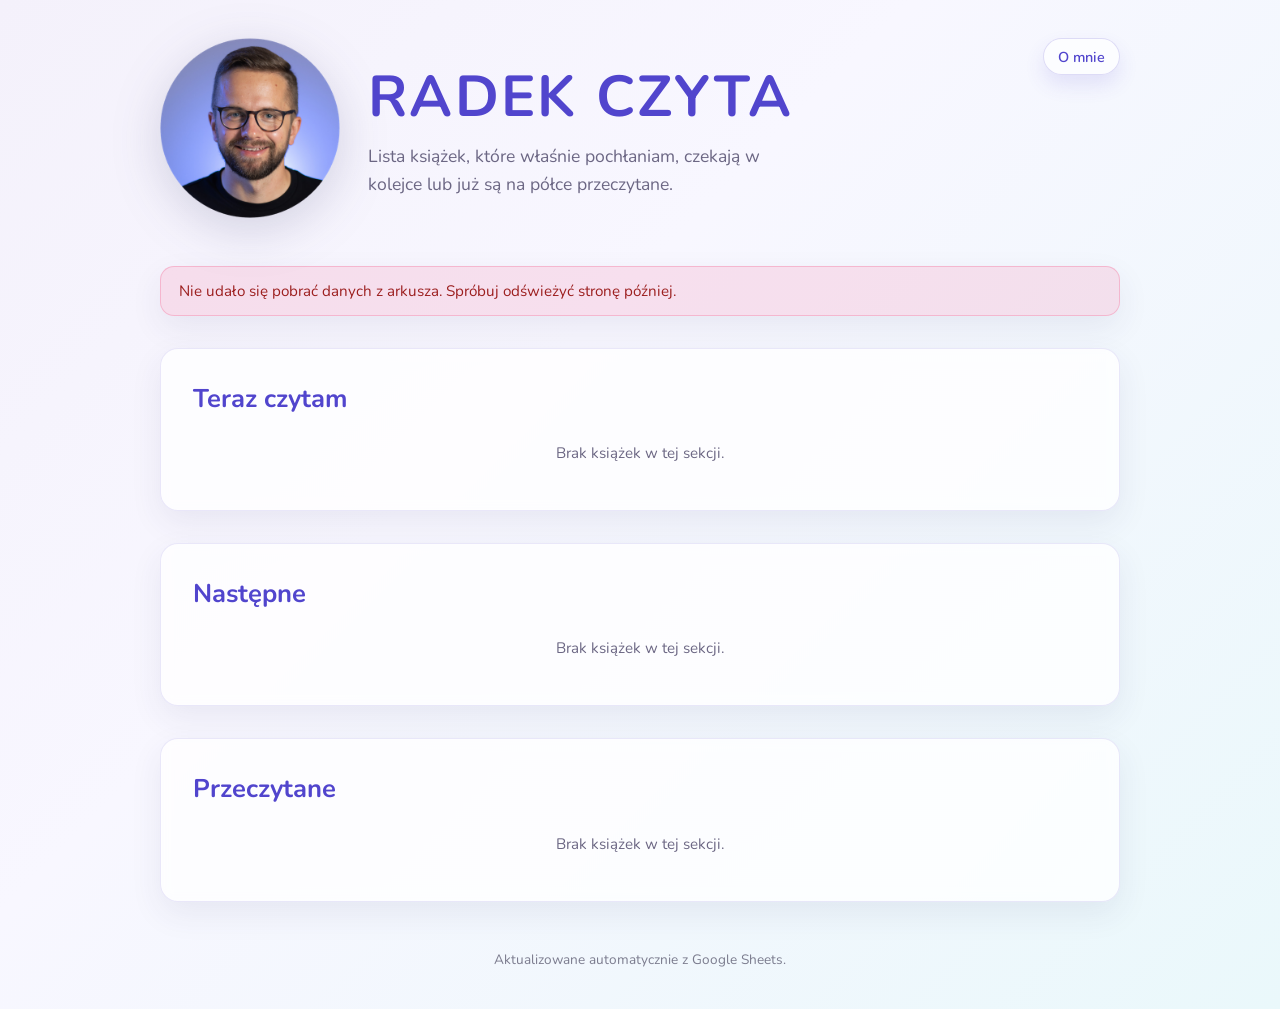
==== index.html @ 981e94ba "Popraw pozycję przycisku O mnie" ====
<!DOCTYPE html>
<html lang="pl">
  <head>
    <meta charset="utf-8" />
    <meta name="viewport" content="width=device-width, initial-scale=1" />
    <title>Radek czyta</title>
    <link rel="icon" type="image/png" href="favicon.png" />
    <link rel="preconnect" href="https://fonts.googleapis.com" />
    <link rel="preconnect" href="https://fonts.gstatic.com" crossorigin />
    <link
      href="https://fonts.googleapis.com/css2?family=Nunito:wght@400;600;700&display=swap"
      rel="stylesheet"
    />
    <link rel="icon" href="favicon.png" type="image/png" sizes="32x32" />
    <link rel="stylesheet" href="styles.css" />
  </head>
  <body>
    <header class="site-header">
      <div class="site-header-top">
        <div class="logo-container">
          <a class="logo-link" href="./" aria-label="Strona główna Radek czyta">
            <img
              src="radek-czyta.png"
              width="180"
              height="180"
              alt="Ilustracja logo Radek czyta"
              class="logo-image"
              loading="lazy"
            />
          </a>
          <div class="logo-text-group">
            <a class="logo" href="./">Radek czyta</a>
            <p class="tagline">
              Lista książek, które właśnie pochłaniam, czekają w kolejce lub już są na
              półce przeczytane.
            </p>
          </div>
        </div>
        <a class="site-nav-link" href="o-mnie/">O mnie</a>
      </div>
    </header>

    <main>
      <section class="status-message" id="status-message" role="status" aria-live="polite">
        Ładuję dane z arkusza...
      </section>

      <section class="books-section" aria-labelledby="reading-now">
        <h2 id="reading-now">Teraz czytam</h2>
        <ul id="reading-list" class="book-list" aria-live="polite"></ul>
        <p class="empty-message" data-for="reading-list" hidden>
          Brak książek w tej sekcji.
        </p>
      </section>

      <section class="books-section" aria-labelledby="next-up">
        <h2 id="next-up">Następne</h2>
        <ul id="next-list" class="book-list" aria-live="polite"></ul>
        <p class="empty-message" data-for="next-list" hidden>
          Brak książek w tej sekcji.
        </p>
      </section>

      <section class="books-section" aria-labelledby="finished">
        <h2 id="finished">Przeczytane</h2>
        <ul id="finished-list" class="book-list" aria-live="polite"></ul>
        <p class="empty-message" data-for="finished-list" hidden>
          Brak książek w tej sekcji.
        </p>
      </section>
    </main>

    <footer class="site-footer">
      <p class="site-footer-text">Aktualizowane automatycznie z Google Sheets.</p>
      <p
        class="site-footer-text"
        id="last-updated"
        role="status"
        aria-live="polite"
        hidden
      ></p>
    </footer>

    <script src="script.js" defer></script>
  </body>
</html>
---- styles.css ----
:root {
  color-scheme: light;
  font-family: "Nunito", "Segoe UI", Tahoma, Geneva, Verdana, sans-serif;
  --bg-gradient: linear-gradient(135deg, #f4f1fb 0%, #f8f7ff 40%, #eaf8fb 100%);
  --text-color: #2d2a44;
  --muted-color: #6c6784;
  --accent-color: #5145cd;
  --genre-tag-bg: rgba(81, 69, 205, 0.12);
  --genre-tag-border: rgba(81, 69, 205, 0.22);
  --genre-tag-text: #4334c8;
  --card-bg: rgba(255, 255, 255, 0.78);
  --card-border: rgba(81, 69, 205, 0.12);
  --shadow-soft: 0 12px 32px rgba(51, 51, 102, 0.08);
  --star-filled: #5145cd;
  --star-outline: #c7c2f6;
}

* {
  box-sizing: border-box;
}

body {
  margin: 0;
  min-height: 100vh;
  background: var(--bg-gradient);
  color: var(--text-color);
  display: flex;
  flex-direction: column;
  align-items: center;
  padding: clamp(1.5rem, 3vw, 3rem) 1.5rem 2.5rem;
}

.site-nav-link {
  display: inline-flex;
  align-items: center;
  gap: 0.35rem;
  padding: 0.45rem 0.85rem;
  border-radius: 999px;
  background: rgba(255, 255, 255, 0.7);
  border: 1px solid rgba(81, 69, 205, 0.18);
  color: var(--accent-color);
  font-weight: 600;
  font-size: 0.9rem;
  letter-spacing: 0.01em;
  text-decoration: none;
  box-shadow: 0 10px 20px rgba(81, 69, 205, 0.12);
  transition: transform 0.2s ease, box-shadow 0.2s ease, background 0.2s ease;
}

.site-nav-link:hover,
.site-nav-link:focus {
  background: rgba(81, 69, 205, 0.12);
  box-shadow: 0 12px 28px rgba(81, 69, 205, 0.18);
  transform: translateY(-1px);
}

.site-nav-link:focus {
  outline: 2px solid rgba(81, 69, 205, 0.35);
  outline-offset: 2px;
}

.site-header {
  align-self: center;
  width: min(960px, 100%);
  margin-inline: auto;
  display: flex;
  flex-direction: column;
  gap: clamp(0.75rem, 2vw, 1.25rem);
  margin-bottom: clamp(2rem, 4vw, 3rem);
}

.site-header-top {
  display: flex;
  justify-content: space-between;
  align-items: center;
  gap: 1rem;
  flex-wrap: wrap;
}

.site-header-top .site-nav-link {
  margin-left: auto;
  align-self: flex-start;
}

.logo-container {
  display: flex;
  align-items: center;
  gap: clamp(1rem, 2.5vw, 1.75rem);
  flex: 1 1 320px;
  min-width: 0;
}

.logo-link {
  display: block;
  flex-shrink: 0;
}

.logo-image {
  display: block;
  width: clamp(110px, 18vw, 180px);
  height: auto;
  filter: drop-shadow(0 12px 24px rgba(51, 51, 102, 0.18));
}

.logo-text-group {
  display: flex;
  flex-direction: column;
  gap: 0.35rem;
  min-width: 0;
}

.logo {
  font-size: clamp(2.5rem, 5vw, 3.6rem);
  font-weight: 700;
  letter-spacing: 0.04em;
  text-transform: uppercase;
  color: var(--accent-color);
  text-decoration: none;
  display: inline-flex;
}

.logo:hover,
.logo:focus {
  text-decoration: none;
}

.logo:focus {
  outline: 2px solid rgba(81, 69, 205, 0.35);
  outline-offset: 4px;
  border-radius: 6px;
}

.tagline {
  margin: 0;
  font-size: 1.1rem;
  line-height: 1.6;
  color: var(--muted-color);
  text-align: left;
  max-width: 38ch;
}

main {
  width: min(960px, 100%);
  display: grid;
  gap: clamp(1.5rem, 3vw, 2rem);
}

.status-message {
  background: rgba(255, 255, 255, 0.6);
  border: 1px solid var(--card-border);
  border-radius: 14px;
  padding: 0.85rem 1.1rem;
  font-size: 0.95rem;
  color: var(--muted-color);
  box-shadow: var(--shadow-soft);
}

.status-message.is-error {
  color: #9c1f1f;
  background: rgba(244, 143, 177, 0.22);
  border-color: rgba(244, 143, 177, 0.5);
}

.books-section {
  background: var(--card-bg);
  border: 1px solid var(--card-border);
  border-radius: 18px;
  padding: clamp(1.6rem, 3vw, 2rem);
  box-shadow: var(--shadow-soft);
  backdrop-filter: blur(6px);
}

.about-section {
  display: flex;
  flex-direction: column;
  gap: clamp(1rem, 2.5vw, 1.5rem);
}

.about-section h1 {
  margin: 0;
  font-size: clamp(1.8rem, 4vw, 2.3rem);
  font-weight: 700;
  color: var(--accent-color);
}

.about-section p {
  margin: 0;
  font-size: 1.05rem;
  line-height: 1.8;
  color: var(--text-color);
}

.about-section a {
  color: var(--accent-color);
  font-weight: 600;
  text-decoration: none;
  border-bottom: 2px solid rgba(81, 69, 205, 0.25);
  padding-bottom: 0.05em;
  transition: border-color 0.2s ease, color 0.2s ease;
}

.about-section a:hover,
.about-section a:focus {
  color: var(--accent-color);
  border-color: rgba(81, 69, 205, 0.55);
}

.books-section h2 {
  margin-top: 0;
  margin-bottom: 1.2rem;
  font-size: 1.6rem;
  font-weight: 700;
  color: var(--accent-color);
}

.book-list {
  list-style: none;
  margin: 0;
  padding: 0;
  display: flex;
  flex-wrap: wrap;
  gap: 1rem;
  align-items: stretch;
}

#reading-list.book-list {
  display: grid;
  grid-template-columns: repeat(auto-fit, minmax(240px, 1fr));
}

#next-list.book-list,
#finished-list.book-list {
  display: grid;
  grid-template-columns: repeat(2, minmax(0, 1fr));
  justify-items: stretch;
}

.book-card {
  background: rgba(255, 255, 255, 0.9);
  border-radius: 14px;
  padding: 1.1rem 1.25rem;
  border: 1px solid rgba(0, 0, 0, 0.04);
  box-shadow: 0 8px 18px rgba(0, 0, 0, 0.05);
  transition: transform 0.2s ease, box-shadow 0.2s ease;
  flex: 0 1 300px;
  max-width: min(320px, 100%);
  width: 100%;
}

#next-list .book-card,
#finished-list .book-card {
  max-width: 100%;
}

@media (max-width: 640px) {
  #next-list.book-list,
  #finished-list.book-list {
    grid-template-columns: 1fr;
  }
}

.book-card--reading {
  padding: 1.5rem;
  display: flex;
  flex-direction: column;
  height: 100%;
}

.book-card-body {
  display: flex;
  align-items: flex-start;
  gap: 1rem;
}

.book-card--reading .book-card-body {
  flex: 1;
  flex-direction: column;
  align-items: center;
  text-align: center;
  gap: 1.2rem;
}

.book-cover {
  flex: 0 0 auto;
  width: clamp(64px, 14vw, 88px);
  aspect-ratio: 2 / 3;
  border-radius: 10px;
  overflow: hidden;
  background: rgba(81, 69, 205, 0.08);
  box-shadow: 0 10px 20px rgba(81, 69, 205, 0.15);
}

.book-card--reading .book-cover {
  width: clamp(140px, 45vw, 180px);
  box-shadow: 0 16px 32px rgba(81, 69, 205, 0.2);
}

.book-cover img {
  width: 100%;
  height: 100%;
  object-fit: cover;
  display: block;
}


.book-card-content {
  flex: 1;
  min-width: 0;
  display: flex;
  flex-direction: column;
}

.book-card--reading .book-card-content {
  align-items: center;
  gap: 0.6rem;
  text-align: center;
  width: 100%;
}

.book-card--reading .book-title {
  margin-bottom: 0;
  text-align: center;
}

.book-card:hover,
.book-card:focus-within {
  transform: translateY(-3px);
  box-shadow: 0 16px 28px rgba(81, 69, 205, 0.15);
}

.book-title {
  margin: 0 0 0.4rem;
  font-size: 1.1rem;
  font-weight: 600;
  color: var(--text-color);
}


.book-meta {
  margin: 0;
  display: flex;
  flex-direction: column;
  align-items: flex-start;
  gap: 0.35rem;
  font-size: 0.95rem;
  color: var(--muted-color);
}

.book-card--reading .book-meta {
  text-align: center;
  align-items: center;
  gap: 0.8rem;
  flex: 1;
  width: 100%;
}

.book-meta-author {
  color: inherit;
}

.book-meta-links {
  display: inline-flex;
  flex-wrap: wrap;
  gap: 0.45rem;
}

.book-card--reading .book-meta-links {
  justify-content: center;
}

.book-meta-link {
  display: inline-flex;
  align-items: center;
  gap: 0.35rem;
  color: var(--accent-color);
  text-decoration: none;
  font-size: 0.82rem;
  font-weight: 600;
  letter-spacing: 0.01em;
  transition: color 0.2s ease;
}

.book-meta-link:hover,
.book-meta-link:focus {
  color: var(--accent-color);
}

.book-meta-link:focus {
  outline: 2px solid rgba(81, 69, 205, 0.35);
  outline-offset: 2px;
}

.book-meta-link:hover .book-meta-link-label,
.book-meta-link:focus .book-meta-link-label {
  text-decoration: underline;
  text-decoration-thickness: 0.08em;
  text-underline-offset: 0.15em;
}

.book-meta-link-flag {
  font-size: 1rem;
  line-height: 1;
}

.book-meta-link-label {
  line-height: 1;
}

.book-meta-format {
  display: inline-flex;
  align-items: center;
  gap: 0.35rem;
  font-size: 0.85rem;
  font-weight: 600;
  letter-spacing: 0.01em;
}

.book-meta-format-label {
  line-height: 1;
}

.book-meta-format-icon {
  font-size: 1rem;
  line-height: 1;
}

.book-meta-genre {
  display: inline-flex;
  align-items: center;
  padding: 0.2rem 0.65rem;
  border-radius: 999px;
  background: var(--genre-tag-bg);
  border: 1px solid var(--genre-tag-border);
  color: var(--genre-tag-text);
  font-size: 0.8rem;
  font-weight: 600;
  letter-spacing: 0.02em;
  line-height: 1.2;
}

.book-card--reading .book-meta-genre {
  margin-top: auto;
  align-self: center;
}

.book-rating {
  margin-top: 0.8rem;
  display: inline-flex;
  align-items: center;
  gap: 0.3rem;
  font-size: 1.2rem;
  color: var(--star-outline);
}

.book-card--reading .book-rating {
  justify-content: center;
}

.rating-star {
  position: relative;
  display: inline-block;
  width: 1.1em;
  height: 1.1em;
  font-size: 1em;
  line-height: 1;
  color: inherit;
}

.rating-star-base,
.rating-star-fill {
  position: absolute;
  inset: 0;
  display: flex;
  align-items: center;
  justify-content: center;
  font-size: inherit;
  line-height: 1;
}

.rating-star-base {
  color: var(--star-outline);
  filter: drop-shadow(0 2px 4px rgba(81, 69, 205, 0.08));
  z-index: 0;
}

.rating-star-fill {
  color: var(--star-filled);
  overflow: hidden;
  width: var(--star-fill, 0%);
  filter: drop-shadow(0 3px 10px rgba(81, 69, 205, 0.25));
  z-index: 1;
  justify-content: flex-start;
}

.empty-message {
  margin-top: 0.5rem;
  font-size: 0.95rem;
  color: var(--muted-color);
  text-align: center;
}

.empty-message[hidden] {
  display: none;
}

.site-footer {
  margin-top: 3rem;
  font-size: 0.85rem;
  color: rgba(45, 42, 68, 0.6);
  text-align: center;
  display: flex;
  flex-direction: column;
  gap: 0.35rem;
  align-items: center;
}

.site-footer-text {
  margin: 0;
  color: inherit;
}

@media (max-width: 700px) {
  body {
    padding: 1.5rem 1.2rem 2.5rem;
  }

  .site-nav {
    justify-content: center;
  }

  .site-nav-link {
    width: min(200px, 100%);
    justify-content: center;
  }

  .books-section {
    padding: 1.4rem;
  }

  .book-list {
    flex-direction: column;
  }

  .book-card {
    flex: 1 1 auto;
    min-width: 100%;
  }

  .book-card-body {
    gap: 0.85rem;
  }

  .book-cover {
    width: 64px;
  }
}
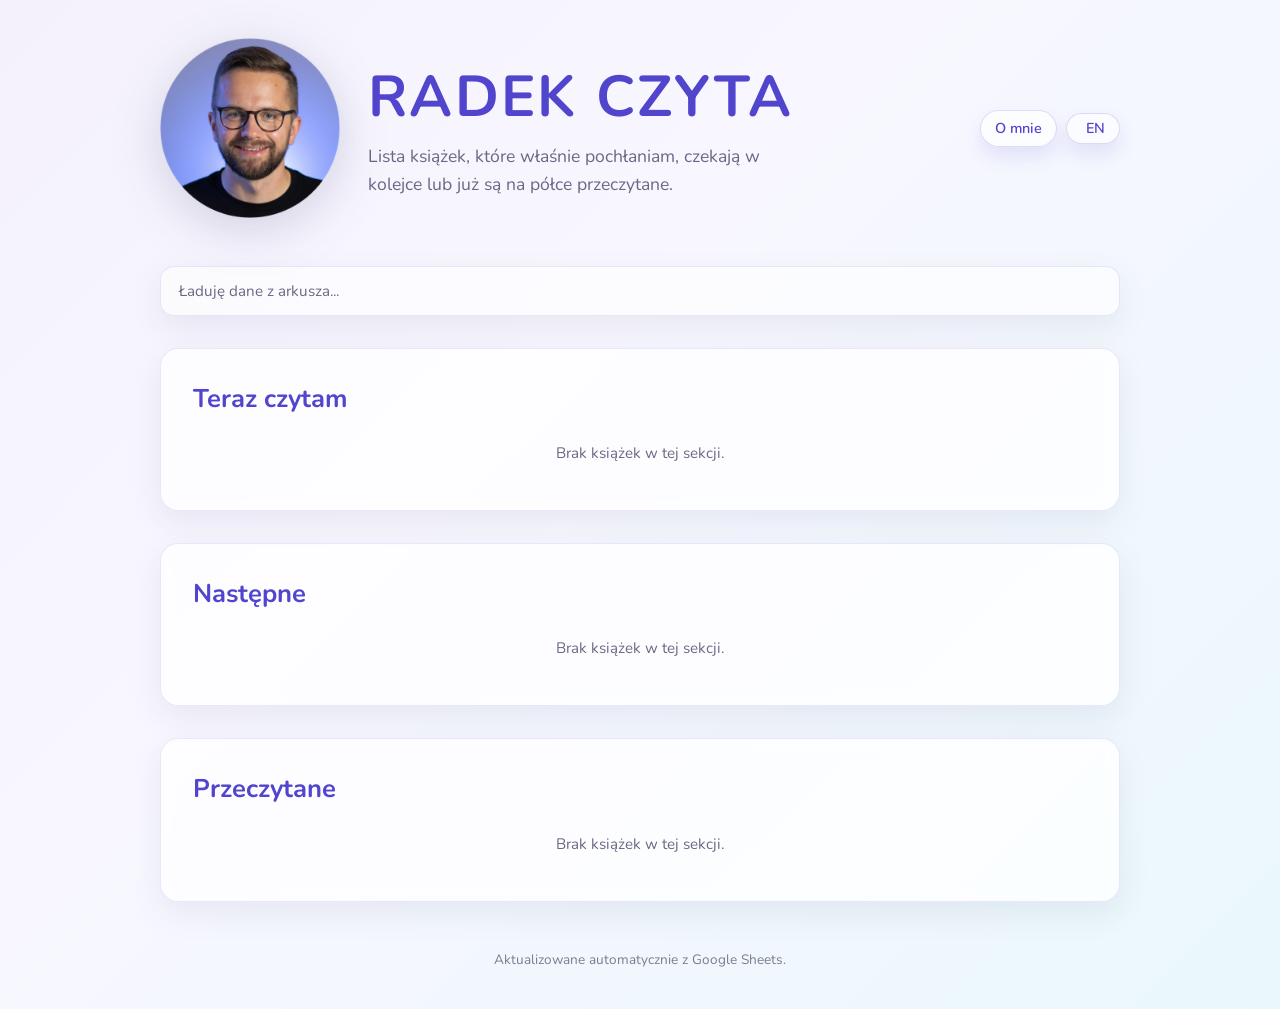
==== commit e5edec1b: "Add bilingual support with translation module" ====
--- a/index.html
+++ b/index.html
@@ -14,11 +14,11 @@
     <link rel="icon" href="favicon.png" type="image/png" sizes="32x32" />
     <link rel="stylesheet" href="styles.css" />
   </head>
-  <body>
+  <body data-page="home">
     <header class="site-header">
       <div class="site-header-top">
         <div class="logo-container">
-          <a class="logo-link" href="./" aria-label="Strona główna Radek czyta">
+          <a class="logo-link" href="./" data-i18n-attrs="aria-label:common.logoLinkAria">
             <img
               src="radek-czyta.png"
               width="180"
@@ -26,52 +26,75 @@
               alt="Ilustracja logo Radek czyta"
               class="logo-image"
               loading="lazy"
+              data-i18n-attrs="alt:common.logoAlt"
             />
           </a>
           <div class="logo-text-group">
-            <a class="logo" href="./">Radek czyta</a>
-            <p class="tagline">
+            <a class="logo" href="./" data-i18n="common.logoText">Radek czyta</a>
+            <p class="tagline" data-i18n="common.tagline">
               Lista książek, które właśnie pochłaniam, czekają w kolejce lub już są na
               półce przeczytane.
             </p>
           </div>
         </div>
-        <a class="site-nav-link" href="o-mnie/">O mnie</a>
+        <nav class="site-nav">
+          <a class="site-nav-link" href="o-mnie/" data-i18n="navigation.about">O mnie</a>
+          <button
+            type="button"
+            class="language-toggle"
+            data-language-toggle
+          >
+            <span
+              class="language-toggle-flag"
+              data-language-toggle-flag
+              aria-hidden="true"
+            ></span>
+            <span class="language-toggle-label" data-language-toggle-label>EN</span>
+          </button>
+        </nav>
       </div>
     </header>
 
     <main>
-      <section class="status-message" id="status-message" role="status" aria-live="polite">
+      <section
+        class="status-message"
+        id="status-message"
+        role="status"
+        aria-live="polite"
+        data-i18n="home.status.loading"
+      >
         Ładuję dane z arkusza...
       </section>
 
       <section class="books-section" aria-labelledby="reading-now">
-        <h2 id="reading-now">Teraz czytam</h2>
+        <h2 id="reading-now" data-i18n="home.sections.reading">Teraz czytam</h2>
         <ul id="reading-list" class="book-list" aria-live="polite"></ul>
-        <p class="empty-message" data-for="reading-list" hidden>
+        <p class="empty-message" data-for="reading-list" hidden data-i18n="home.empty">
           Brak książek w tej sekcji.
         </p>
       </section>
 
       <section class="books-section" aria-labelledby="next-up">
-        <h2 id="next-up">Następne</h2>
+        <h2 id="next-up" data-i18n="home.sections.next">Następne</h2>
         <ul id="next-list" class="book-list" aria-live="polite"></ul>
-        <p class="empty-message" data-for="next-list" hidden>
+        <p class="empty-message" data-for="next-list" hidden data-i18n="home.empty">
           Brak książek w tej sekcji.
         </p>
       </section>
 
       <section class="books-section" aria-labelledby="finished">
-        <h2 id="finished">Przeczytane</h2>
+        <h2 id="finished" data-i18n="home.sections.finished">Przeczytane</h2>
         <ul id="finished-list" class="book-list" aria-live="polite"></ul>
-        <p class="empty-message" data-for="finished-list" hidden>
+        <p class="empty-message" data-for="finished-list" hidden data-i18n="home.empty">
           Brak książek w tej sekcji.
         </p>
       </section>
     </main>
 
     <footer class="site-footer">
-      <p class="site-footer-text">Aktualizowane automatycznie z Google Sheets.</p>
+      <p class="site-footer-text" data-i18n="footers.home">
+        Aktualizowane automatycznie z Google Sheets.
+      </p>
       <p
         class="site-footer-text"
         id="last-updated"
@@ -81,6 +104,7 @@
       ></p>
     </footer>
 
+    <script src="translations.js" defer></script>
     <script src="script.js" defer></script>
   </body>
 </html>
--- a/styles.css
+++ b/styles.css
@@ -77,9 +77,55 @@
   flex-wrap: wrap;
 }
 
-.site-header-top .site-nav-link {
+.site-nav {
+  display: inline-flex;
+  align-items: center;
+  gap: 0.55rem;
   margin-left: auto;
-  align-self: flex-start;
+  flex-shrink: 0;
+}
+
+.site-nav .site-nav-link {
+  margin-left: 0;
+}
+
+.language-toggle {
+  display: inline-flex;
+  align-items: center;
+  gap: 0.35rem;
+  padding: 0.45rem 0.85rem;
+  border-radius: 999px;
+  border: 1px solid rgba(81, 69, 205, 0.18);
+  background: rgba(255, 255, 255, 0.6);
+  color: var(--accent-color);
+  font-weight: 600;
+  font-size: 0.9rem;
+  letter-spacing: 0.01em;
+  cursor: pointer;
+  box-shadow: 0 10px 20px rgba(81, 69, 205, 0.12);
+  transition: transform 0.2s ease, box-shadow 0.2s ease, background 0.2s ease;
+  font-family: inherit;
+}
+
+.language-toggle:hover,
+.language-toggle:focus {
+  background: rgba(81, 69, 205, 0.12);
+  box-shadow: 0 12px 28px rgba(81, 69, 205, 0.18);
+  transform: translateY(-1px);
+}
+
+.language-toggle:focus {
+  outline: 2px solid rgba(81, 69, 205, 0.35);
+  outline-offset: 2px;
+}
+
+.language-toggle-flag {
+  font-size: 1.05rem;
+  line-height: 1;
+}
+
+.language-toggle-label {
+  line-height: 1;
 }
 
 .logo-container {
@@ -335,6 +381,25 @@
   color: var(--text-color);
 }
 
+.book-title-link {
+  color: inherit;
+  text-decoration: none;
+  transition: color 0.2s ease;
+}
+
+.book-title-link:hover,
+.book-title-link:focus {
+  color: var(--accent-color);
+  text-decoration: underline;
+  text-decoration-thickness: 0.08em;
+  text-underline-offset: 0.15em;
+}
+
+.book-title-link:focus {
+  outline: 2px solid rgba(81, 69, 205, 0.35);
+  outline-offset: 3px;
+}
+
 
 .book-meta {
   margin: 0;
@@ -358,70 +423,50 @@
   color: inherit;
 }
 
-.book-meta-links {
-  display: inline-flex;
+.book-meta-consumption {
+  display: inline-flex;
+  align-items: center;
   flex-wrap: wrap;
-  gap: 0.45rem;
-}
-
-.book-card--reading .book-meta-links {
-  justify-content: center;
-}
-
-.book-meta-link {
-  display: inline-flex;
-  align-items: center;
-  gap: 0.35rem;
-  color: var(--accent-color);
-  text-decoration: none;
-  font-size: 0.82rem;
-  font-weight: 600;
-  letter-spacing: 0.01em;
-  transition: color 0.2s ease;
-}
-
-.book-meta-link:hover,
-.book-meta-link:focus {
-  color: var(--accent-color);
-}
-
-.book-meta-link:focus {
-  outline: 2px solid rgba(81, 69, 205, 0.35);
-  outline-offset: 2px;
-}
-
-.book-meta-link:hover .book-meta-link-label,
-.book-meta-link:focus .book-meta-link-label {
-  text-decoration: underline;
-  text-decoration-thickness: 0.08em;
-  text-underline-offset: 0.15em;
-}
-
-.book-meta-link-flag {
-  font-size: 1rem;
-  line-height: 1;
-}
-
-.book-meta-link-label {
-  line-height: 1;
-}
-
-.book-meta-format {
-  display: inline-flex;
-  align-items: center;
-  gap: 0.35rem;
+  gap: 0.4rem;
   font-size: 0.85rem;
   font-weight: 600;
   letter-spacing: 0.01em;
 }
 
-.book-meta-format-label {
-  line-height: 1;
-}
-
-.book-meta-format-icon {
+.book-meta-consumption-format {
+  display: inline-flex;
+  align-items: center;
+  gap: 0.35rem;
+}
+
+.book-meta-consumption-label {
+  line-height: 1;
+}
+
+.book-meta-consumption-icon {
   font-size: 1rem;
   line-height: 1;
+}
+
+.book-meta-language {
+  display: inline-flex;
+  align-items: center;
+  gap: 0.35rem;
+  color: inherit;
+  font-size: 0.85rem;
+  font-weight: 600;
+  letter-spacing: 0.01em;
+  line-height: 1.2;
+}
+
+.book-meta-language-flag {
+  font-size: 0.95rem;
+  line-height: 1;
+}
+
+.book-meta-language-label {
+  line-height: 1;
+  text-transform: capitalize;
 }
 
 .book-meta-genre {
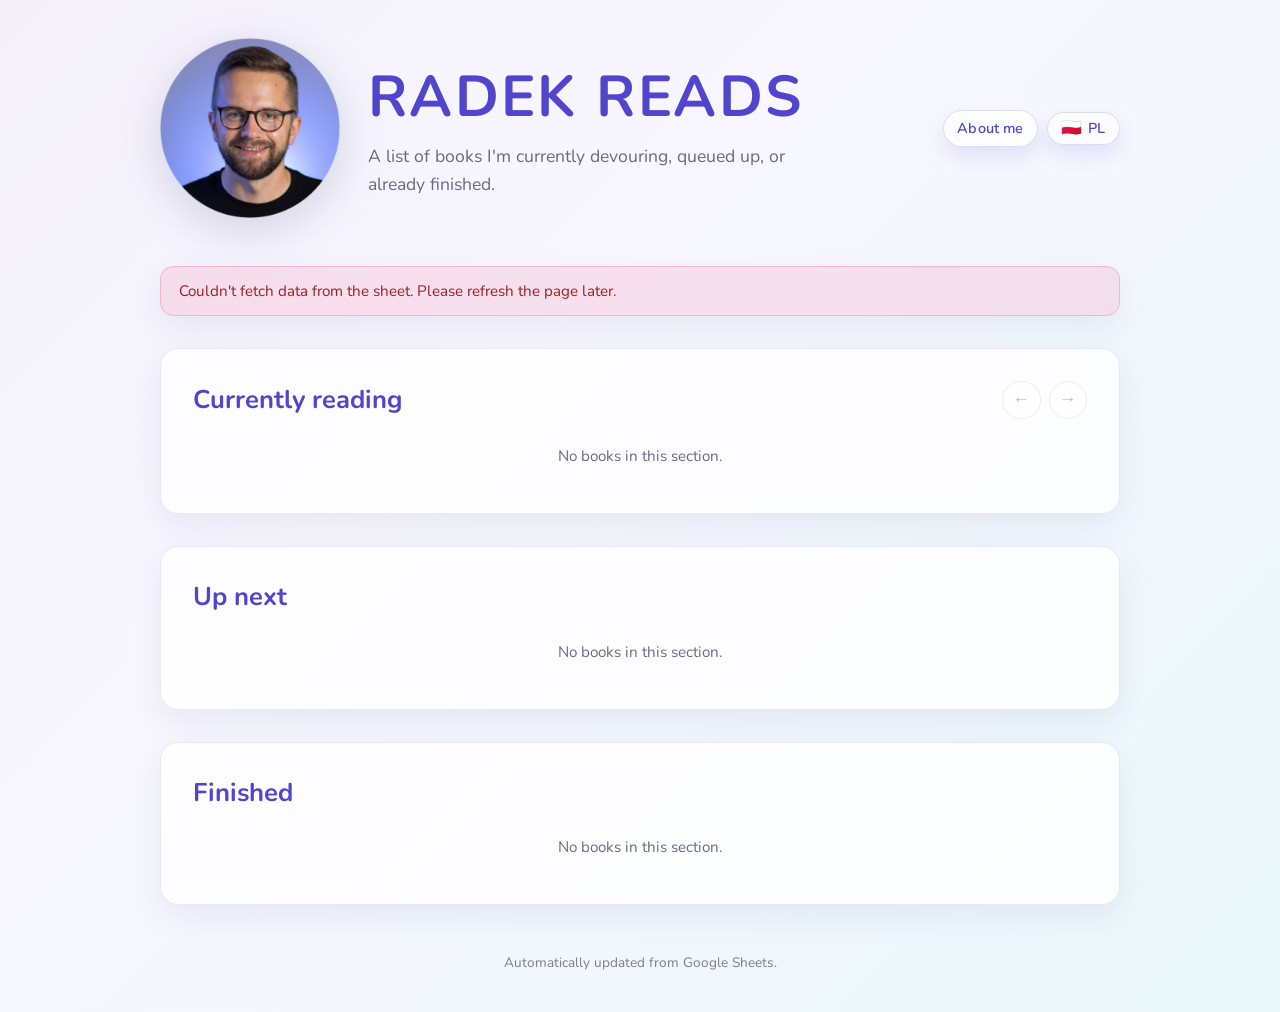
==== commit cda287b1: "Add carousel for reading section" ====
--- a/index.html
+++ b/index.html
@@ -66,9 +66,35 @@
         Ładuję dane z arkusza...
       </section>
 
-      <section class="books-section" aria-labelledby="reading-now">
-        <h2 id="reading-now" data-i18n="home.sections.reading">Teraz czytam</h2>
-        <ul id="reading-list" class="book-list" aria-live="polite"></ul>
+      <section class="books-section books-section--reading" aria-labelledby="reading-now">
+        <div class="reading-section-header">
+          <h2 id="reading-now" data-i18n="home.sections.reading">Teraz czytam</h2>
+          <div class="reading-carousel-controls" data-reading-carousel-controls>
+            <button
+              type="button"
+              class="carousel-button"
+              data-reading-carousel-prev
+              aria-label="Poprzednie książki"
+              title="Poprzednie książki"
+              data-i18n-attrs="aria-label:home.carousel.prev;title:home.carousel.prev"
+            >
+              ←
+            </button>
+            <button
+              type="button"
+              class="carousel-button"
+              data-reading-carousel-next
+              aria-label="Następne książki"
+              title="Następne książki"
+              data-i18n-attrs="aria-label:home.carousel.next;title:home.carousel.next"
+            >
+              →
+            </button>
+          </div>
+        </div>
+        <div class="reading-carousel" data-reading-carousel>
+          <ul id="reading-list" class="book-list reading-carousel-list" aria-live="polite"></ul>
+        </div>
         <p class="empty-message" data-for="reading-list" hidden data-i18n="home.empty">
           Brak książek w tej sekcji.
         </p>
--- a/styles.css
+++ b/styles.css
@@ -259,6 +259,71 @@
   color: var(--accent-color);
 }
 
+.books-section--reading {
+  position: relative;
+}
+
+.reading-section-header {
+  display: flex;
+  align-items: center;
+  justify-content: space-between;
+  gap: 1rem;
+  flex-wrap: wrap;
+}
+
+.reading-section-header h2 {
+  margin-bottom: 0;
+}
+
+.reading-carousel-controls {
+  display: inline-flex;
+  align-items: center;
+  gap: 0.5rem;
+}
+
+.carousel-button {
+  display: inline-flex;
+  align-items: center;
+  justify-content: center;
+  width: 2.4rem;
+  height: 2.4rem;
+  border-radius: 999px;
+  border: 1px solid rgba(81, 69, 205, 0.25);
+  background: rgba(255, 255, 255, 0.9);
+  color: var(--accent-color);
+  font-size: 1.1rem;
+  cursor: pointer;
+  transition: background 0.2s ease, border-color 0.2s ease, transform 0.2s ease,
+    box-shadow 0.2s ease;
+}
+
+.carousel-button:hover,
+.carousel-button:focus-visible {
+  background: rgba(81, 69, 205, 0.12);
+  border-color: rgba(81, 69, 205, 0.55);
+  transform: translateY(-1px);
+  box-shadow: 0 8px 18px rgba(81, 69, 205, 0.2);
+}
+
+.carousel-button:focus-visible {
+  outline: 2px solid rgba(81, 69, 205, 0.35);
+  outline-offset: 2px;
+}
+
+.carousel-button[disabled],
+.carousel-button[aria-disabled="true"] {
+  opacity: 0.4;
+  cursor: not-allowed;
+  box-shadow: none;
+  transform: none;
+}
+
+.reading-carousel {
+  --reading-carousel-gap: 1rem;
+  margin-top: 1.2rem;
+  overflow: hidden;
+}
+
 .book-list {
   list-style: none;
   margin: 0;
@@ -269,9 +334,19 @@
   align-items: stretch;
 }
 
-#reading-list.book-list {
-  display: grid;
-  grid-template-columns: repeat(auto-fit, minmax(240px, 1fr));
+.reading-carousel-list {
+  display: flex;
+  flex-wrap: nowrap;
+  gap: var(--reading-carousel-gap);
+  align-items: stretch;
+  transition: transform 0.35s ease;
+  will-change: transform;
+}
+
+.reading-carousel-list .book-card {
+  flex: 0 0 calc((100% - (var(--reading-carousel-gap) * 2)) / 3);
+  max-width: none;
+  width: auto;
 }
 
 #next-list.book-list,
@@ -334,11 +409,26 @@
   overflow: hidden;
   background: rgba(81, 69, 205, 0.08);
   box-shadow: 0 10px 20px rgba(81, 69, 205, 0.15);
+  position: relative;
 }
 
 .book-card--reading .book-cover {
   width: clamp(140px, 45vw, 180px);
   box-shadow: 0 16px 32px rgba(81, 69, 205, 0.2);
+}
+
+.book-cover-badge {
+  position: absolute;
+  top: 10px;
+  right: 10px;
+  padding: 0.35rem 0.55rem;
+  border-radius: 999px;
+  background: linear-gradient(135deg, #6d5dfc, #8f7cff);
+  color: #ffffff;
+  font-weight: 700;
+  font-size: 0.9rem;
+  line-height: 1;
+  box-shadow: 0 6px 16px rgba(81, 69, 205, 0.35);
 }
 
 .book-cover img {
@@ -548,6 +638,300 @@
   display: none;
 }
 
+.visually-hidden {
+  position: absolute;
+  width: 1px;
+  height: 1px;
+  padding: 0;
+  margin: -1px;
+  overflow: hidden;
+  clip: rect(0, 0, 0, 0);
+  white-space: nowrap;
+  border: 0;
+}
+
+
+body.page-insta {
+  --insta-light-bg: radial-gradient(
+    circle at top,
+    rgba(255, 255, 255, 0.95),
+    rgba(244, 241, 251, 0.92),
+    rgba(234, 248, 251, 0.98)
+  );
+  --insta-dark-bg: radial-gradient(
+    circle at 20% -10%,
+    rgba(80, 73, 160, 0.85) 0%,
+    rgba(25, 22, 66, 0.94) 55%,
+    rgba(9, 11, 32, 0.98) 100%
+  );
+  --insta-dark-text: #efeaff;
+  --insta-dark-muted: rgba(223, 219, 255, 0.75);
+  --insta-dark-card-shadow: 0 20px 42px rgba(8, 7, 30, 0.5);
+  padding: clamp(2rem, 5vw, 3.25rem);
+  align-items: flex-start;
+  background: var(--insta-light-bg);
+  color: var(--text-color);
+  transition: background 0.4s ease, color 0.4s ease;
+}
+
+body.page-insta.theme-dark {
+  background: var(--insta-dark-bg);
+  color: var(--insta-dark-text);
+  color-scheme: dark;
+}
+
+body.page-insta.theme-dark .insta-header-title {
+  color: #f9f8ff;
+  text-shadow: 0 10px 24px rgba(4, 3, 24, 0.6);
+}
+
+body.page-insta.theme-dark .insta-header-logo-link {
+  background: rgba(255, 255, 255, 0.14);
+  box-shadow: 0 22px 45px rgba(3, 1, 28, 0.55);
+  backdrop-filter: blur(10px);
+  border-color: rgba(255, 255, 255, 0.75);
+}
+
+body.page-insta.theme-dark .insta-header-logo {
+  filter: drop-shadow(0 18px 36px rgba(2, 0, 24, 0.55));
+}
+
+body.page-insta.theme-dark .insta-book-card {
+  background: rgba(255, 255, 255, 0.9);
+  box-shadow: var(--insta-dark-card-shadow);
+}
+
+body.page-insta.theme-dark .insta-book-cover {
+  background: rgba(255, 255, 255, 0.96);
+  box-shadow: none;
+}
+
+body.page-insta.theme-dark .empty-message {
+  color: var(--insta-dark-muted);
+}
+
+body.page-insta.theme-dark .insta-theme-toggle {
+  background: rgba(33, 30, 74, 0.65);
+  border-color: rgba(166, 158, 238, 0.4);
+  color: #f1edff;
+  box-shadow: 0 18px 36px rgba(2, 0, 30, 0.55);
+}
+
+body.page-insta.theme-dark .insta-theme-toggle:hover,
+body.page-insta.theme-dark .insta-theme-toggle:focus {
+  background: rgba(99, 90, 188, 0.7);
+  border-color: rgba(198, 191, 248, 0.55);
+}
+
+body.page-insta.theme-dark .insta-theme-toggle:focus {
+  outline-color: rgba(230, 227, 255, 0.85);
+}
+
+body.page-insta.theme-light {
+  background: var(--insta-light-bg);
+  color: var(--text-color);
+  color-scheme: light;
+}
+
+body.page-insta.theme-light .insta-header-title {
+  color: var(--accent-color);
+  text-shadow: none;
+}
+
+body.page-insta.theme-light .insta-header-logo-link {
+  background: rgba(255, 255, 255, 0.85);
+  box-shadow: 0 12px 32px rgba(51, 51, 102, 0.18);
+}
+
+body.page-insta.theme-light .insta-theme-toggle {
+  background: rgba(255, 255, 255, 0.75);
+  border-color: rgba(81, 69, 205, 0.25);
+  color: var(--accent-color);
+  box-shadow: 0 12px 28px rgba(81, 69, 205, 0.18);
+}
+
+body.page-insta.theme-light .insta-theme-toggle:hover,
+body.page-insta.theme-light .insta-theme-toggle:focus {
+  background: rgba(81, 69, 205, 0.12);
+}
+
+.page-insta .insta-header {
+  width: min(460px, 100%);
+  display: flex;
+  align-items: flex-start;
+  justify-content: space-between;
+  gap: clamp(0.6rem, 3vw, 1.2rem);
+  margin-bottom: 0.9rem;
+  text-align: left;
+  flex-wrap: wrap;
+}
+
+.insta-header-primary {
+  display: flex;
+  align-items: center;
+  gap: clamp(0.6rem, 3vw, 1.1rem);
+  flex: 1 1 auto;
+  min-width: 0;
+}
+
+.insta-header-logo-link {
+  display: inline-flex;
+  align-items: center;
+  justify-content: center;
+  border-radius: 50%;
+  padding: 0.25rem;
+  flex-shrink: 0;
+  border: 2px solid transparent;
+}
+
+.insta-header-logo {
+  display: block;
+  width: clamp(64px, 18vw, 92px);
+  height: auto;
+}
+
+.insta-header-title {
+  font-size: clamp(1.5rem, 4.5vw, 1.9rem);
+  font-weight: 700;
+  letter-spacing: 0.08em;
+  text-transform: uppercase;
+  margin: 0;
+  display: inline-flex;
+  flex-direction: column;
+  line-height: 1;
+  gap: 0.2rem;
+}
+
+.insta-theme-toggle {
+  display: inline-flex;
+  align-items: center;
+  justify-content: center;
+  width: 2.25rem;
+  height: 2.25rem;
+  border-radius: 50%;
+  border: 1px solid transparent;
+  cursor: pointer;
+  transition: background 0.25s ease, border-color 0.25s ease, box-shadow 0.25s ease,
+    color 0.25s ease, transform 0.2s ease;
+  font-family: inherit;
+  margin-left: auto;
+  align-self: flex-start;
+}
+
+.insta-theme-toggle:hover,
+.insta-theme-toggle:focus {
+  transform: translateY(-1px);
+}
+
+.insta-theme-toggle:focus {
+  outline: 2px solid currentColor;
+  outline-offset: 3px;
+}
+
+.insta-theme-toggle-icon {
+  font-size: 1.05rem;
+  line-height: 1;
+}
+
+.insta-header-title span {
+  display: block;
+}
+
+.page-insta main {
+  width: min(560px, 96%);
+  display: flex;
+  flex-direction: column;
+  align-items: flex-start;
+  gap: 1.1rem;
+  margin-inline: auto;
+}
+
+.insta-books {
+  width: 100%;
+}
+
+.insta-book-grid {
+  list-style: none;
+  margin: 0;
+  padding: 0;
+  display: grid;
+  grid-template-columns: repeat(auto-fit, minmax(120px, 1fr));
+  gap: 0.75rem;
+}
+
+.insta-book-card {
+  background: rgba(255, 255, 255, 0.8);
+  border-radius: 14px;
+  padding: 0.35rem 0.3rem;
+  display: flex;
+  flex-direction: column;
+  align-items: center;
+  gap: 0.35rem;
+  box-shadow: var(--shadow-soft);
+  transition: background 0.3s ease, box-shadow 0.3s ease;
+}
+
+.insta-book-cover {
+  width: 100%;
+  aspect-ratio: 2 / 3;
+  border-radius: 12px;
+  overflow: hidden;
+  display: flex;
+  align-items: center;
+  justify-content: center;
+  background: rgba(255, 255, 255, 0.92);
+  box-shadow: none;
+  transition: background 0.3s ease, box-shadow 0.3s ease;
+}
+
+.insta-book-cover img {
+  width: 100%;
+  height: 100%;
+  object-fit: cover;
+  display: block;
+}
+
+.insta-book-meta {
+  display: flex;
+  flex-wrap: wrap;
+  justify-content: center;
+  gap: 0.3rem;
+}
+
+.insta-book-badge {
+  display: inline-flex;
+  align-items: center;
+  gap: 0.25rem;
+  font-weight: 700;
+  font-size: 0.68rem;
+  letter-spacing: 0.05em;
+  color: var(--accent-color);
+  text-transform: none;
+  line-height: 1;
+}
+
+.insta-book-badge--genre {
+  padding: 0.25rem 0.55rem;
+  border-radius: 999px;
+  background: var(--genre-tag-bg);
+  border: 1px solid var(--genre-tag-border);
+  color: var(--genre-tag-text);
+  text-transform: uppercase;
+}
+
+.insta-book-badge-icon {
+  font-size: 0.95rem;
+  line-height: 1;
+}
+
+.insta-book-badge-label {
+  line-height: 1;
+}
+
+.page-insta .empty-message {
+  font-size: 0.85rem;
+}
+
 .site-footer {
   margin-top: 3rem;
   font-size: 0.85rem;
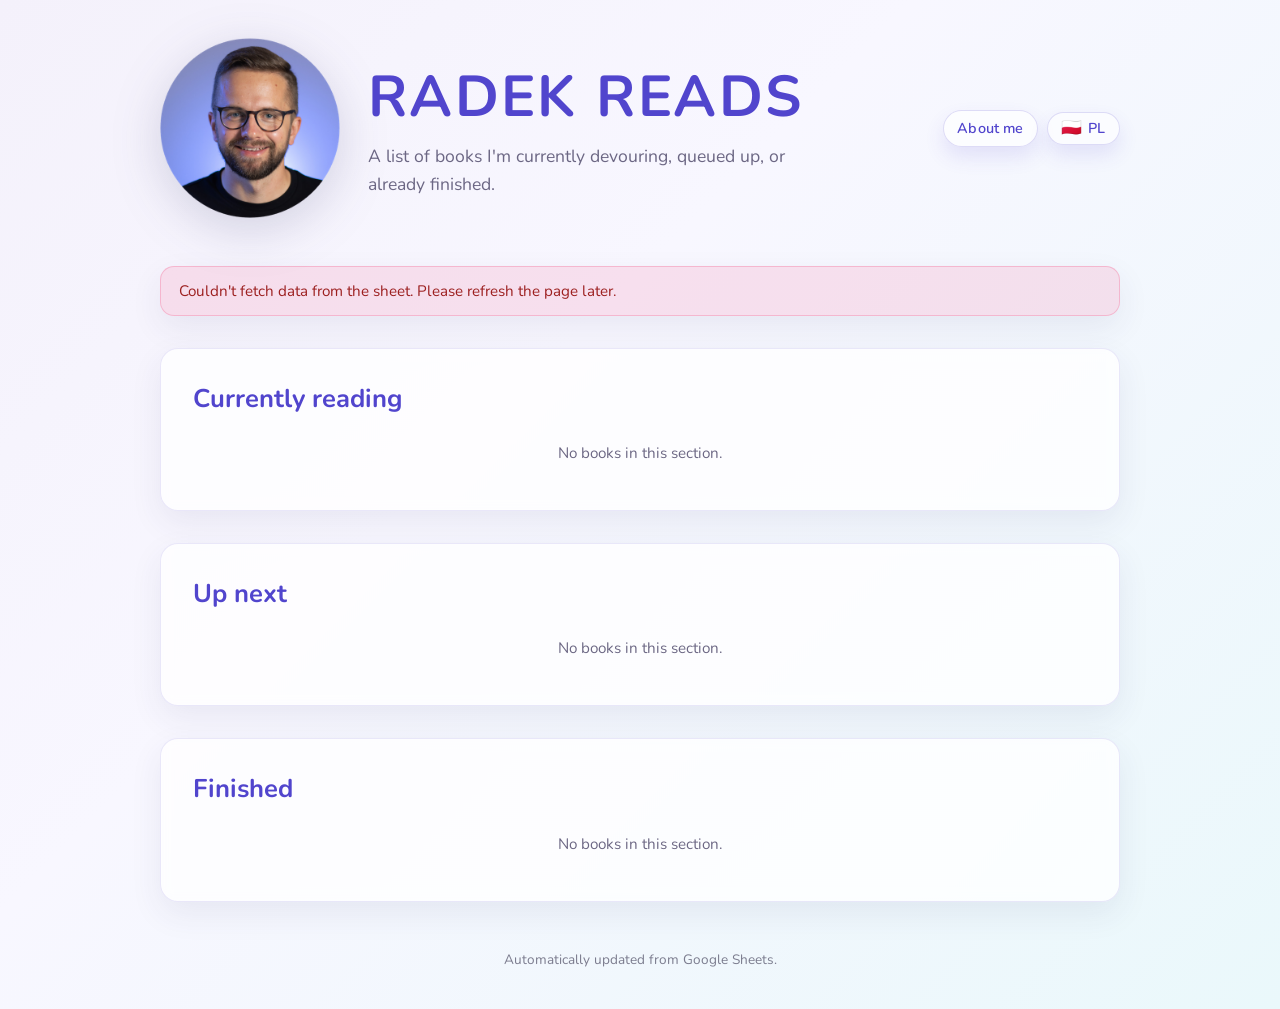
==== commit aff9f761: "Adjust reading carousel navigation" ====
--- a/index.html
+++ b/index.html
@@ -69,31 +69,29 @@
       <section class="books-section books-section--reading" aria-labelledby="reading-now">
         <div class="reading-section-header">
           <h2 id="reading-now" data-i18n="home.sections.reading">Teraz czytam</h2>
-          <div class="reading-carousel-controls" data-reading-carousel-controls>
-            <button
-              type="button"
-              class="carousel-button"
-              data-reading-carousel-prev
-              aria-label="Poprzednie książki"
-              title="Poprzednie książki"
-              data-i18n-attrs="aria-label:home.carousel.prev;title:home.carousel.prev"
-            >
-              ←
-            </button>
-            <button
-              type="button"
-              class="carousel-button"
-              data-reading-carousel-next
-              aria-label="Następne książki"
-              title="Następne książki"
-              data-i18n-attrs="aria-label:home.carousel.next;title:home.carousel.next"
-            >
-              →
-            </button>
-          </div>
         </div>
         <div class="reading-carousel" data-reading-carousel>
+          <button
+            type="button"
+            class="carousel-button carousel-button--prev"
+            data-reading-carousel-prev
+            aria-label="Poprzednie książki"
+            title="Poprzednie książki"
+            data-i18n-attrs="aria-label:home.carousel.prev;title:home.carousel.prev"
+          >
+            ←
+          </button>
           <ul id="reading-list" class="book-list reading-carousel-list" aria-live="polite"></ul>
+          <button
+            type="button"
+            class="carousel-button carousel-button--next"
+            data-reading-carousel-next
+            aria-label="Następne książki"
+            title="Następne książki"
+            data-i18n-attrs="aria-label:home.carousel.next;title:home.carousel.next"
+          >
+            →
+          </button>
         </div>
         <p class="empty-message" data-for="reading-list" hidden data-i18n="home.empty">
           Brak książek w tej sekcji.
--- a/styles.css
+++ b/styles.css
@@ -275,12 +275,6 @@
   margin-bottom: 0;
 }
 
-.reading-carousel-controls {
-  display: inline-flex;
-  align-items: center;
-  gap: 0.5rem;
-}
-
 .carousel-button {
   display: inline-flex;
   align-items: center;
@@ -295,13 +289,17 @@
   cursor: pointer;
   transition: background 0.2s ease, border-color 0.2s ease, transform 0.2s ease,
     box-shadow 0.2s ease;
+  position: absolute;
+  top: 50%;
+  transform: translateY(-50%);
+  z-index: 2;
 }
 
 .carousel-button:hover,
 .carousel-button:focus-visible {
   background: rgba(81, 69, 205, 0.12);
   border-color: rgba(81, 69, 205, 0.55);
-  transform: translateY(-1px);
+  transform: translateY(calc(-50% - 1px));
   box-shadow: 0 8px 18px rgba(81, 69, 205, 0.2);
 }
 
@@ -315,13 +313,27 @@
   opacity: 0.4;
   cursor: not-allowed;
   box-shadow: none;
-  transform: none;
+  transform: translateY(-50%);
+}
+
+.carousel-button[hidden] {
+  display: none;
+}
+
+.carousel-button--prev {
+  left: -0.6rem;
+}
+
+.carousel-button--next {
+  right: -0.6rem;
 }
 
 .reading-carousel {
   --reading-carousel-gap: 1rem;
   margin-top: 1.2rem;
   overflow: hidden;
+  position: relative;
+  padding: 0 1.4rem;
 }
 
 .book-list {
@@ -341,6 +353,7 @@
   align-items: stretch;
   transition: transform 0.35s ease;
   will-change: transform;
+  width: 100%;
 }
 
 .reading-carousel-list .book-card {
